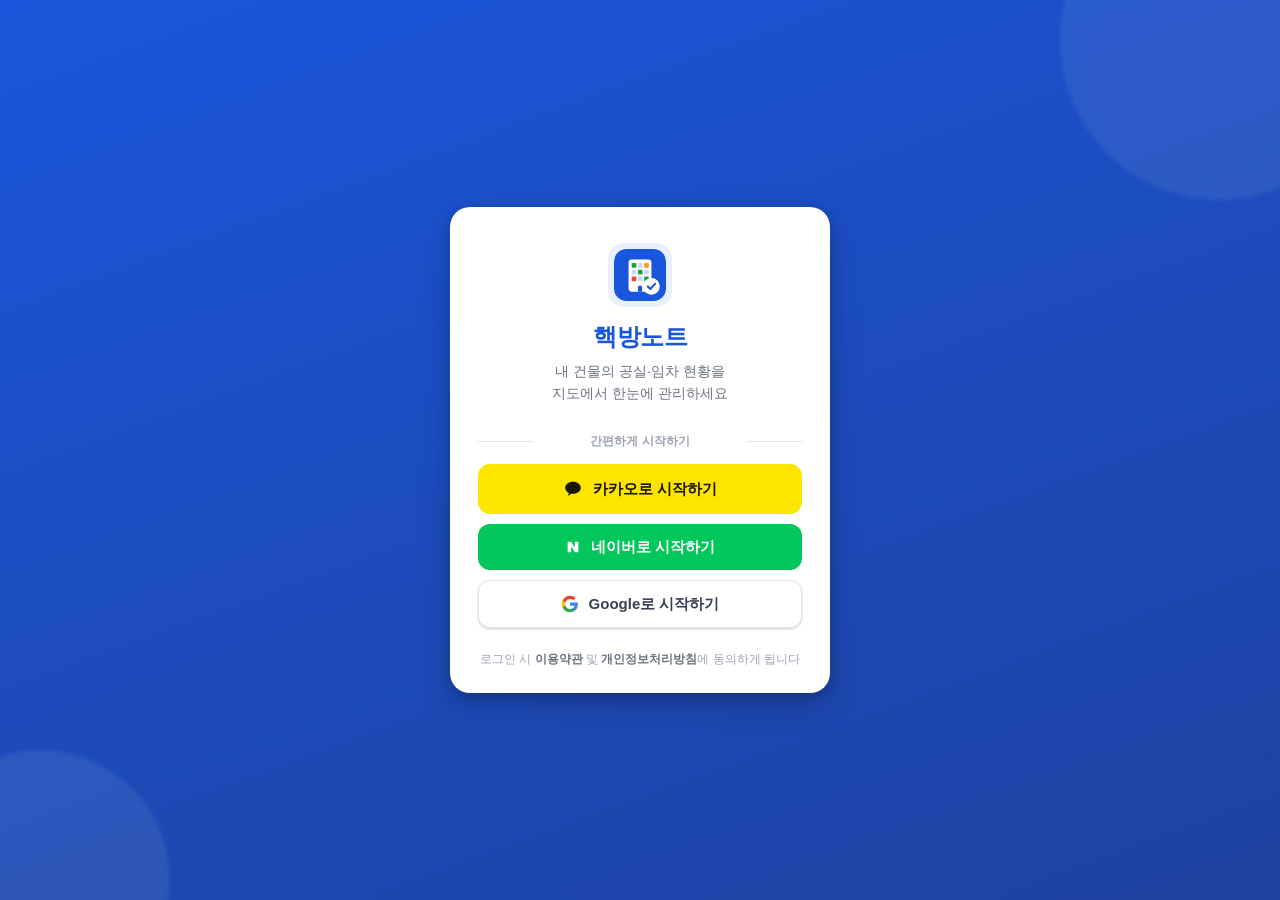
==== UpFit/src/main/resources/static/login.html @ 6a08aa6f "just do it!" ====
<!DOCTYPE html>
<html lang="ko">
<head>
    <meta charset="UTF-8">
    <meta name="viewport" content="width=device-width, initial-scale=1.0, maximum-scale=1.0, user-scalable=no">
    <meta name="theme-color" content="#1a56db">
    <link rel="manifest" href="manifest.json">
    <meta name="mobile-web-app-capable" content="yes">
    <meta name="apple-mobile-web-app-capable" content="yes">
    <meta name="apple-mobile-web-app-status-bar-style" content="default">
    <meta name="apple-mobile-web-app-title" content="핵방노트">
    <link rel="apple-touch-icon" href="icons/apple-touch-icon.png">
    <link rel="icon" type="image/png" sizes="32x32" href="icons/favicon-32.png">
    <title>로그인 — 핵방노트</title>
    <link rel="stylesheet" href="login.css">
</head>
<body>
<div class="login-page">
    <div class="login-card">
        <!-- 브랜드 -->
        <div class="brand">
            <div class="brand-logo"><svg class="brand-mark" width="52" height="52" viewBox="0 0 100 100" xmlns="http://www.w3.org/2000/svg" aria-hidden="true" style=""><rect width="100" height="100" rx="24" fill="#1a56db"/><rect x="28" y="20" width="44" height="62" rx="6" fill="#fff"/><rect x="34" y="27" width="9" height="9" rx="2" fill="#16a34a"/><rect x="46" y="27" width="9" height="9" rx="2" fill="#cdd9ef"/><rect x="58" y="27" width="9" height="9" rx="2" fill="#f59e0b"/><rect x="34" y="40" width="9" height="9" rx="2" fill="#cdd9ef"/><rect x="46" y="40" width="9" height="9" rx="2" fill="#16a34a"/><rect x="58" y="40" width="9" height="9" rx="2" fill="#cdd9ef"/><rect x="34" y="53" width="9" height="9" rx="2" fill="#ef4444"/><rect x="46" y="53" width="9" height="9" rx="2" fill="#cdd9ef"/><rect x="58" y="53" width="9" height="9" rx="2" fill="#16a34a"/><path d="M46 82 v-8 a4 4 0 0 1 8 0 v8 z" fill="#1a56db"/><circle cx="72" cy="72" r="16" fill="#fff"/><path d="M65 72 l5 5 l9 -10" fill="none" stroke="#1a56db" stroke-width="4" stroke-linecap="round" stroke-linejoin="round"/></svg></div>
            <div class="brand-name">핵방노트</div>
            <div class="brand-tagline">내 건물의 공실·임차 현황을<br>지도에서 한눈에 관리하세요</div>
        </div>

        <!-- 소셜 로그인 -->
        <div class="social-login">
            <div class="social-login-label">간편하게 시작하기</div>

            <button class="social-btn kakao" data-provider="kakao">
                <span class="social-icon">
                    <svg width="20" height="20" viewBox="0 0 24 24" aria-hidden="true">
                        <path fill="#191600" d="M12 3.2c-5.18 0-9.38 3.27-9.38 7.3 0 2.6 1.74 4.88 4.36 6.17-.19.68-.69 2.48-.79 2.86-.12.48.18.47.37.34.15-.1 2.4-1.63 3.38-2.29.67.1 1.36.15 2.06.15 5.18 0 9.38-3.27 9.38-7.3S17.18 3.2 12 3.2z"/>
                    </svg>
                </span>
                <span class="social-text">카카오로 시작하기</span>
            </button>

            <button class="social-btn naver" data-provider="naver">
                <span class="social-icon">
                    <svg width="16" height="16" viewBox="0 0 24 24" aria-hidden="true">
                        <path fill="#ffffff" d="M14.73 12.62 9.05 4H4v16h5.27v-8.62L14.95 20H20V4h-5.27z"/>
                    </svg>
                </span>
                <span class="social-text">네이버로 시작하기</span>
            </button>

            <button class="social-btn google" data-provider="google">
                <span class="social-icon">
                    <svg width="18" height="18" viewBox="0 0 48 48" aria-hidden="true">
                        <path fill="#4285F4" d="M45.12 24.5c0-1.56-.14-3.06-.4-4.5H24v8.51h11.84c-.51 2.75-2.06 5.08-4.39 6.64v5.52h7.11c4.16-3.83 6.56-9.47 6.56-16.17z"/>
                        <path fill="#34A853" d="M24 46c5.94 0 10.92-1.97 14.56-5.33l-7.11-5.52c-1.97 1.32-4.49 2.1-7.45 2.1-5.73 0-10.58-3.87-12.31-9.07H4.34v5.7C7.96 41.07 15.4 46 24 46z"/>
                        <path fill="#FBBC05" d="M11.69 28.18C11.25 26.86 11 25.45 11 24s.25-2.86.69-4.18v-5.7H4.34C2.85 17.09 2 20.45 2 24s.85 6.91 2.34 9.88l7.35-5.7z"/>
                        <path fill="#EA4335" d="M24 10.75c3.23 0 6.13 1.11 8.41 3.29l6.31-6.31C34.91 4.18 29.93 2 24 2 15.4 2 7.96 6.93 4.34 14.12l7.35 5.7c1.73-5.2 6.58-9.07 12.31-9.07z"/>
                    </svg>
                </span>
                <span class="social-text">Google로 시작하기</span>
            </button>
        </div>

        <div class="login-footer">
            로그인 시 <a href="#">이용약관</a> 및 <a href="#">개인정보처리방침</a>에 동의하게 됩니다
        </div>
    </div>
</div>

<!-- TOAST -->
<div id="toast"></div>

<!-- 캐시버스팅 버전 올림: 1.0.0 → 1.0.1 -->
<script src="config.js?v=1.0.1"></script>
<script src="login.js?v=1.0.1"></script>
</body>
</html>
---- UpFit/src/main/resources/static/login.css ----
/* ===== 핵방노트 로그인 — 메인 앱과 동일한 디자인 토큰 사용 ===== */
*, *::before, *::after { box-sizing: border-box; margin: 0; padding: 0; }

:root {
    --blue: #1a56db;
    --blue-light: #e8f0fe;
    --blue-mid: #3b82f6;
    --blue-dark: #1e429f;
    --gray-50: #f9fafb;
    --gray-100: #f3f4f6;
    --gray-200: #e5e7eb;
    --gray-300: #d1d5db;
    --gray-400: #9ca3af;
    --gray-500: #6b7280;
    --gray-600: #4b5563;
    --gray-700: #374151;
    --gray-800: #1f2937;
    --gray-900: #111827;
    --white: #ffffff;
    --kakao: #fee500;
    --kakao-text: #191600;
    --naver: #03c75a;
    --shadow-sm: 0 1px 3px rgba(0,0,0,0.12), 0 1px 2px rgba(0,0,0,0.08);
    --shadow-md: 0 4px 12px rgba(0,0,0,0.15), 0 2px 6px rgba(0,0,0,0.10);
    --shadow-lg: 0 10px 30px rgba(0,0,0,0.20), 0 4px 12px rgba(0,0,0,0.12);
    --radius-md: 12px;
    --radius-lg: 16px;
    --radius-xl: 20px;
    --font: -apple-system, BlinkMacSystemFont, 'Pretendard', 'Apple SD Gothic Neo', 'Noto Sans KR', sans-serif;
}

html, body { height: 100%; font-family: var(--font); }

/* 페이지 배경 — 브랜드 블루 그라데이션 */
.login-page {
    min-height: 100vh;
    min-height: 100dvh;
    display: flex;
    align-items: center;
    justify-content: center;
    padding: 24px;
    padding-top: max(24px, env(safe-area-inset-top));
    padding-bottom: max(24px, env(safe-area-inset-bottom));
    background: linear-gradient(160deg, var(--blue) 0%, var(--blue-dark) 100%);
    position: relative;
    overflow: hidden;
}

/* 은은한 배경 장식 (그리드 글로우) */
.login-page::before,
.login-page::after {
    content: '';
    position: absolute;
    border-radius: 50%;
    background: rgba(255,255,255,0.08);
    filter: blur(2px);
    pointer-events: none;
}
.login-page::before { width: 320px; height: 320px; top: -120px; right: -100px; }
.login-page::after  { width: 260px; height: 260px; bottom: -110px; left: -90px; }

/* 로그인 카드 */
.login-card {
    position: relative;
    z-index: 1;
    width: 100%;
    max-width: 380px;
    background: var(--white);
    border-radius: var(--radius-xl);
    box-shadow: var(--shadow-lg);
    padding: 36px 28px 24px;
    animation: cardIn 0.45s cubic-bezier(0.32, 0.72, 0, 1);
}
@keyframes cardIn {
    from { opacity: 0; transform: translateY(16px); }
    to   { opacity: 1; transform: translateY(0); }
}

/* 브랜드 영역 */
.brand { text-align: center; margin-bottom: 28px; }
.brand-logo {
    width: 64px; height: 64px; margin: 0 auto 14px;
    border-radius: var(--radius-lg);
    background: var(--blue-light);
    display: flex; align-items: center; justify-content: center;
    font-size: 34px;
}
.brand-name {
    font-size: 24px; font-weight: 700; color: var(--blue);
    letter-spacing: -0.5px;
}
.brand-tagline {
    font-size: 14px; color: var(--gray-500);
    margin-top: 8px; line-height: 1.55;
}

/* 소셜 로그인 */
.social-login { display: flex; flex-direction: column; gap: 10px; }
.social-login-label {
    font-size: 12px; font-weight: 600; color: var(--gray-400);
    text-align: center; margin-bottom: 4px;
    position: relative;
}
.social-login-label::before,
.social-login-label::after {
    content: ''; position: absolute; top: 50%;
    width: 56px; height: 1px; background: var(--gray-200);
}
.social-login-label::before { left: 0; }
.social-login-label::after  { right: 0; }

.social-btn {
    display: flex; align-items: center; justify-content: center; gap: 10px;
    width: 100%; padding: 14px 16px;
    border-radius: var(--radius-md); border: 1px solid transparent;
    font-size: 15px; font-weight: 700; cursor: pointer;
    font-family: var(--font);
    transition: transform 0.12s ease, box-shadow 0.15s ease, opacity 0.15s ease;
}
.social-btn:active { transform: scale(0.985); }
.social-icon { display: flex; align-items: center; justify-content: center; }
.social-text { line-height: 1; }

.social-btn.kakao {
    background: var(--kakao); color: var(--kakao-text);
}
.social-btn.naver {
    background: var(--naver); color: var(--white);
}
.social-btn.google {
    background: var(--white); color: var(--gray-700);
    border-color: var(--gray-200); box-shadow: var(--shadow-sm);
}
.social-btn.google:active { background: var(--gray-50); }

/* 푸터 */
.login-footer {
    margin-top: 22px; text-align: center;
    font-size: 12px; color: var(--gray-400); line-height: 1.6;
}
.login-footer a { color: var(--gray-500); text-decoration: none; font-weight: 600; }
.login-footer a:hover { text-decoration: underline; }

/* TOAST — 메인 앱과 동일 */
#toast {
    position: fixed; bottom: 40px; left: 50%;
    transform: translateX(-50%) translateY(20px);
    background: var(--gray-900); color: var(--white);
    padding: 11px 20px; border-radius: 20px;
    font-size: 13px; font-weight: 500;
    opacity: 0; transition: opacity 0.25s, transform 0.25s;
    z-index: 9999; max-width: calc(100% - 48px); text-align: center;
}
#toast.show { opacity: 1; transform: translateX(-50%) translateY(0); }

/* 접근성: 모션 최소화 */
@media (prefers-reduced-motion: reduce) {
    .login-card { animation: none; }
    .social-btn { transition: none; }
}
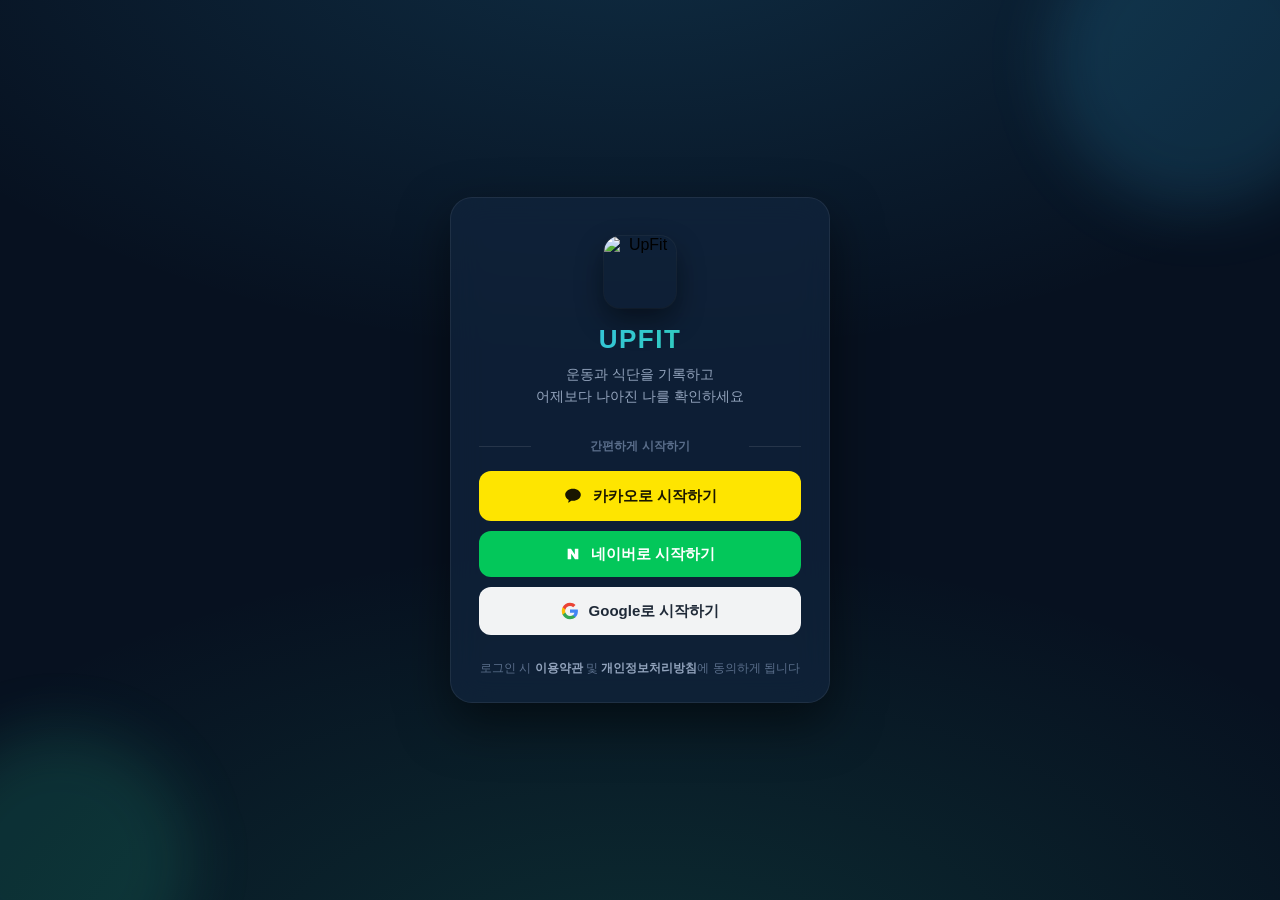
==== commit c0bd0e26: "프론트 구성" ====
--- a/UpFit/src/main/resources/static/login.html
+++ b/UpFit/src/main/resources/static/login.html
@@ -2,16 +2,16 @@
 <html lang="ko">
 <head>
     <meta charset="UTF-8">
-    <meta name="viewport" content="width=device-width, initial-scale=1.0, maximum-scale=1.0, user-scalable=no">
-    <meta name="theme-color" content="#1a56db">
+    <meta name="viewport" content="width=device-width, initial-scale=1.0, maximum-scale=1.0, user-scalable=no, viewport-fit=cover">
+    <meta name="theme-color" content="#071120">
     <link rel="manifest" href="manifest.json">
     <meta name="mobile-web-app-capable" content="yes">
     <meta name="apple-mobile-web-app-capable" content="yes">
-    <meta name="apple-mobile-web-app-status-bar-style" content="default">
-    <meta name="apple-mobile-web-app-title" content="핵방노트">
+    <meta name="apple-mobile-web-app-status-bar-style" content="black-translucent">
+    <meta name="apple-mobile-web-app-title" content="UpFit">
     <link rel="apple-touch-icon" href="icons/apple-touch-icon.png">
     <link rel="icon" type="image/png" sizes="32x32" href="icons/favicon-32.png">
-    <title>로그인 — 핵방노트</title>
+    <title>로그인 — UpFit</title>
     <link rel="stylesheet" href="login.css">
 </head>
 <body>
@@ -19,9 +19,9 @@
     <div class="login-card">
         <!-- 브랜드 -->
         <div class="brand">
-            <div class="brand-logo"><svg class="brand-mark" width="52" height="52" viewBox="0 0 100 100" xmlns="http://www.w3.org/2000/svg" aria-hidden="true" style=""><rect width="100" height="100" rx="24" fill="#1a56db"/><rect x="28" y="20" width="44" height="62" rx="6" fill="#fff"/><rect x="34" y="27" width="9" height="9" rx="2" fill="#16a34a"/><rect x="46" y="27" width="9" height="9" rx="2" fill="#cdd9ef"/><rect x="58" y="27" width="9" height="9" rx="2" fill="#f59e0b"/><rect x="34" y="40" width="9" height="9" rx="2" fill="#cdd9ef"/><rect x="46" y="40" width="9" height="9" rx="2" fill="#16a34a"/><rect x="58" y="40" width="9" height="9" rx="2" fill="#cdd9ef"/><rect x="34" y="53" width="9" height="9" rx="2" fill="#ef4444"/><rect x="46" y="53" width="9" height="9" rx="2" fill="#cdd9ef"/><rect x="58" y="53" width="9" height="9" rx="2" fill="#16a34a"/><path d="M46 82 v-8 a4 4 0 0 1 8 0 v8 z" fill="#1a56db"/><circle cx="72" cy="72" r="16" fill="#fff"/><path d="M65 72 l5 5 l9 -10" fill="none" stroke="#1a56db" stroke-width="4" stroke-linecap="round" stroke-linejoin="round"/></svg></div>
-            <div class="brand-name">핵방노트</div>
-            <div class="brand-tagline">내 건물의 공실·임차 현황을<br>지도에서 한눈에 관리하세요</div>
+            <img class="brand-logo" src="icons/upfit.png" alt="UpFit">
+            <div class="brand-name">UPFIT</div>
+            <div class="brand-tagline">운동과 식단을 기록하고<br>어제보다 나아진 나를 확인하세요</div>
         </div>
 
         <!-- 소셜 로그인 -->
@@ -65,11 +65,9 @@
     </div>
 </div>
 
-<!-- TOAST -->
 <div id="toast"></div>
 
-<!-- 캐시버스팅 버전 올림: 1.0.0 → 1.0.1 -->
 <script src="config.js?v=1.0.1"></script>
 <script src="login.js?v=1.0.1"></script>
 </body>
-</html>+</html>
--- a/UpFit/src/main/resources/static/login.css
+++ b/UpFit/src/main/resources/static/login.css
@@ -1,74 +1,60 @@
-/* ===== 핵방노트 로그인 — 메인 앱과 동일한 디자인 토큰 사용 ===== */
+/* ===== UpFit 로그인 — 메인 앱과 동일한 디자인 토큰 ===== */
 *, *::before, *::after { box-sizing: border-box; margin: 0; padding: 0; }
 
 :root {
-    --blue: #1a56db;
-    --blue-light: #e8f0fe;
-    --blue-mid: #3b82f6;
-    --blue-dark: #1e429f;
-    --gray-50: #f9fafb;
-    --gray-100: #f3f4f6;
-    --gray-200: #e5e7eb;
-    --gray-300: #d1d5db;
-    --gray-400: #9ca3af;
-    --gray-500: #6b7280;
-    --gray-600: #4b5563;
-    --gray-700: #374151;
-    --gray-800: #1f2937;
-    --gray-900: #111827;
+    --ink-950: #071120;
+    --ink-900: #0b1a2e;
+    --ink-800: #11253d;
+    --ink-700: #1a3352;
+    --blue: #38bdf8;
+    --green: #2dd4a0;
+    --grad: linear-gradient(120deg, #38bdf8 0%, #2dd4a0 100%);
+    --text: #e8f0fb;
+    --text-dim: #93a4bd;
+    --text-mute: #5b6f8c;
     --white: #ffffff;
     --kakao: #fee500;
     --kakao-text: #191600;
     --naver: #03c75a;
-    --shadow-sm: 0 1px 3px rgba(0,0,0,0.12), 0 1px 2px rgba(0,0,0,0.08);
-    --shadow-md: 0 4px 12px rgba(0,0,0,0.15), 0 2px 6px rgba(0,0,0,0.10);
-    --shadow-lg: 0 10px 30px rgba(0,0,0,0.20), 0 4px 12px rgba(0,0,0,0.12);
+    --shadow-lg: 0 20px 50px rgba(0,0,0,0.5);
     --radius-md: 12px;
     --radius-lg: 16px;
-    --radius-xl: 20px;
+    --radius-xl: 22px;
     --font: -apple-system, BlinkMacSystemFont, 'Pretendard', 'Apple SD Gothic Neo', 'Noto Sans KR', sans-serif;
 }
 
 html, body { height: 100%; font-family: var(--font); }
 
-/* 페이지 배경 — 브랜드 블루 그라데이션 */
 .login-page {
-    min-height: 100vh;
-    min-height: 100dvh;
-    display: flex;
-    align-items: center;
-    justify-content: center;
+    min-height: 100vh; min-height: 100dvh;
+    display: flex; align-items: center; justify-content: center;
     padding: 24px;
     padding-top: max(24px, env(safe-area-inset-top));
     padding-bottom: max(24px, env(safe-area-inset-bottom));
-    background: linear-gradient(160deg, var(--blue) 0%, var(--blue-dark) 100%);
-    position: relative;
-    overflow: hidden;
+    background:
+        radial-gradient(120% 90% at 50% -10%, rgba(56,189,248,0.16), transparent 55%),
+        radial-gradient(120% 90% at 50% 110%, rgba(45,212,160,0.14), transparent 55%),
+        var(--ink-950);
+    position: relative; overflow: hidden;
 }
 
-/* 은은한 배경 장식 (그리드 글로우) */
-.login-page::before,
-.login-page::after {
-    content: '';
-    position: absolute;
-    border-radius: 50%;
-    background: rgba(255,255,255,0.08);
-    filter: blur(2px);
-    pointer-events: none;
+.login-page::before, .login-page::after {
+    content: ''; position: absolute; border-radius: 50%;
+    filter: blur(30px); pointer-events: none;
 }
-.login-page::before { width: 320px; height: 320px; top: -120px; right: -100px; }
-.login-page::after  { width: 260px; height: 260px; bottom: -110px; left: -90px; }
+.login-page::before { width: 300px; height: 300px; top: -90px; right: -70px; background: rgba(56,189,248,0.14); }
+.login-page::after  { width: 260px; height: 260px; bottom: -90px; left: -70px; background: rgba(45,212,160,0.14); }
 
 /* 로그인 카드 */
 .login-card {
-    position: relative;
-    z-index: 1;
-    width: 100%;
-    max-width: 380px;
-    background: var(--white);
+    position: relative; z-index: 1;
+    width: 100%; max-width: 380px;
+    background: rgba(17,37,61,0.72);
+    border: 1px solid rgba(255,255,255,0.07);
     border-radius: var(--radius-xl);
     box-shadow: var(--shadow-lg);
-    padding: 36px 28px 24px;
+    backdrop-filter: blur(16px);
+    padding: 38px 28px 24px;
     animation: cardIn 0.45s cubic-bezier(0.32, 0.72, 0, 1);
 }
 @keyframes cardIn {
@@ -76,35 +62,33 @@
     to   { opacity: 1; transform: translateY(0); }
 }
 
-/* 브랜드 영역 */
-.brand { text-align: center; margin-bottom: 28px; }
+/* 브랜드 */
+.brand { text-align: center; margin-bottom: 30px; }
 .brand-logo {
-    width: 64px; height: 64px; margin: 0 auto 14px;
+    width: 72px; height: 72px; margin: 0 auto 16px;
     border-radius: var(--radius-lg);
-    background: var(--blue-light);
-    display: flex; align-items: center; justify-content: center;
-    font-size: 34px;
+    display: block; object-fit: cover;
+    box-shadow: 0 12px 28px rgba(0,0,0,0.45), 0 0 0 1px rgba(255,255,255,0.05);
 }
 .brand-name {
-    font-size: 24px; font-weight: 700; color: var(--blue);
-    letter-spacing: -0.5px;
+    font-size: 26px; font-weight: 800; letter-spacing: 1.5px;
+    background: var(--grad);
+    -webkit-background-clip: text; background-clip: text; color: transparent;
 }
 .brand-tagline {
-    font-size: 14px; color: var(--gray-500);
-    margin-top: 8px; line-height: 1.55;
+    font-size: 14px; color: var(--text-dim);
+    margin-top: 9px; line-height: 1.55;
 }
 
 /* 소셜 로그인 */
 .social-login { display: flex; flex-direction: column; gap: 10px; }
 .social-login-label {
-    font-size: 12px; font-weight: 600; color: var(--gray-400);
-    text-align: center; margin-bottom: 4px;
-    position: relative;
+    font-size: 12px; font-weight: 600; color: var(--text-mute);
+    text-align: center; margin-bottom: 6px; position: relative;
 }
-.social-login-label::before,
-.social-login-label::after {
+.social-login-label::before, .social-login-label::after {
     content: ''; position: absolute; top: 50%;
-    width: 56px; height: 1px; background: var(--gray-200);
+    width: 52px; height: 1px; background: rgba(255,255,255,0.1);
 }
 .social-login-label::before { left: 0; }
 .social-login-label::after  { right: 0; }
@@ -121,31 +105,28 @@
 .social-icon { display: flex; align-items: center; justify-content: center; }
 .social-text { line-height: 1; }
 
-.social-btn.kakao {
-    background: var(--kakao); color: var(--kakao-text);
+.social-btn.kakao { background: var(--kakao); color: var(--kakao-text); }
+.social-btn.naver { background: var(--naver); color: var(--white); }
+.social-btn.google {
+    background: rgba(255,255,255,0.95); color: #1f2937;
+    border-color: rgba(255,255,255,0.15);
 }
-.social-btn.naver {
-    background: var(--naver); color: var(--white);
-}
-.social-btn.google {
-    background: var(--white); color: var(--gray-700);
-    border-color: var(--gray-200); box-shadow: var(--shadow-sm);
-}
-.social-btn.google:active { background: var(--gray-50); }
+.social-btn.google:active { background: rgba(255,255,255,0.85); }
 
 /* 푸터 */
 .login-footer {
-    margin-top: 22px; text-align: center;
-    font-size: 12px; color: var(--gray-400); line-height: 1.6;
+    margin-top: 24px; text-align: center;
+    font-size: 12px; color: var(--text-mute); line-height: 1.6;
 }
-.login-footer a { color: var(--gray-500); text-decoration: none; font-weight: 600; }
+.login-footer a { color: var(--text-dim); text-decoration: none; font-weight: 600; }
 .login-footer a:hover { text-decoration: underline; }
 
-/* TOAST — 메인 앱과 동일 */
+/* TOAST */
 #toast {
     position: fixed; bottom: 40px; left: 50%;
     transform: translateX(-50%) translateY(20px);
-    background: var(--gray-900); color: var(--white);
+    background: #0d1e34; color: var(--text);
+    border: 1px solid rgba(255,255,255,0.1);
     padding: 11px 20px; border-radius: 20px;
     font-size: 13px; font-weight: 500;
     opacity: 0; transition: opacity 0.25s, transform 0.25s;
@@ -153,8 +134,7 @@
 }
 #toast.show { opacity: 1; transform: translateX(-50%) translateY(0); }
 
-/* 접근성: 모션 최소화 */
 @media (prefers-reduced-motion: reduce) {
     .login-card { animation: none; }
     .social-btn { transition: none; }
-}+}
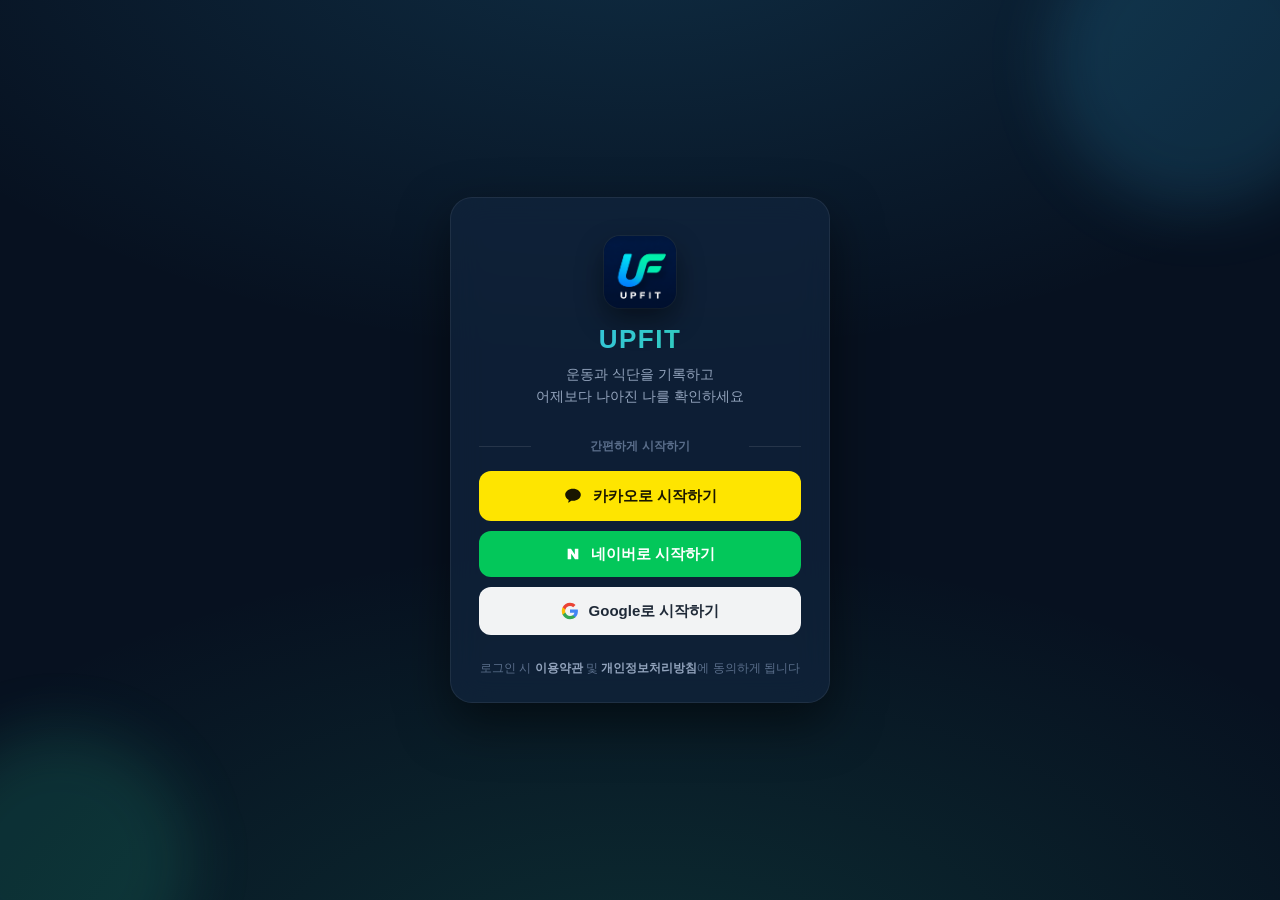
==== commit 0f2b9e6c: "하단 검은 띠 제거" ====
--- a/UpFit/src/main/resources/static/login.html
+++ b/UpFit/src/main/resources/static/login.html
@@ -12,7 +12,7 @@
     <link rel="apple-touch-icon" href="icons/apple-touch-icon.png">
     <link rel="icon" type="image/png" sizes="32x32" href="icons/favicon-32.png">
     <title>로그인 — UpFit</title>
-    <link rel="stylesheet" href="login.css">
+    <link rel="stylesheet" href="login.css?v=1.0.2">
 </head>
 <body>
 <div class="login-page">
--- a/UpFit/src/main/resources/static/login.css
+++ b/UpFit/src/main/resources/static/login.css
@@ -23,18 +23,27 @@
     --font: -apple-system, BlinkMacSystemFont, 'Pretendard', 'Apple SD Gothic Neo', 'Noto Sans KR', sans-serif;
 }
 
-html, body { height: 100%; font-family: var(--font); }
+/* Daylog 방식: 배경을 고정된 풀스크린(html+body)에 직접 → 세이프에어리어까지 채워 하단 띠 제거 */
+html, body {
+    height: 100%;
+    font-family: var(--font);
+    position: fixed; inset: 0; width: 100%;
+    overflow: hidden;
+    overscroll-behavior: none;
+    touch-action: none;
+    background:
+        radial-gradient(120% 90% at 50% -10%, rgba(56,189,248,0.16), transparent 55%),
+        radial-gradient(120% 90% at 50% 110%, rgba(45,212,160,0.14), transparent 55%),
+        var(--ink-950);
+}
 
 .login-page {
-    min-height: 100vh; min-height: 100dvh;
+    height: 100%;
     display: flex; align-items: center; justify-content: center;
     padding: 24px;
     padding-top: max(24px, env(safe-area-inset-top));
     padding-bottom: max(24px, env(safe-area-inset-bottom));
-    background:
-        radial-gradient(120% 90% at 50% -10%, rgba(56,189,248,0.16), transparent 55%),
-        radial-gradient(120% 90% at 50% 110%, rgba(45,212,160,0.14), transparent 55%),
-        var(--ink-950);
+    background: transparent;
     position: relative; overflow: hidden;
 }
 
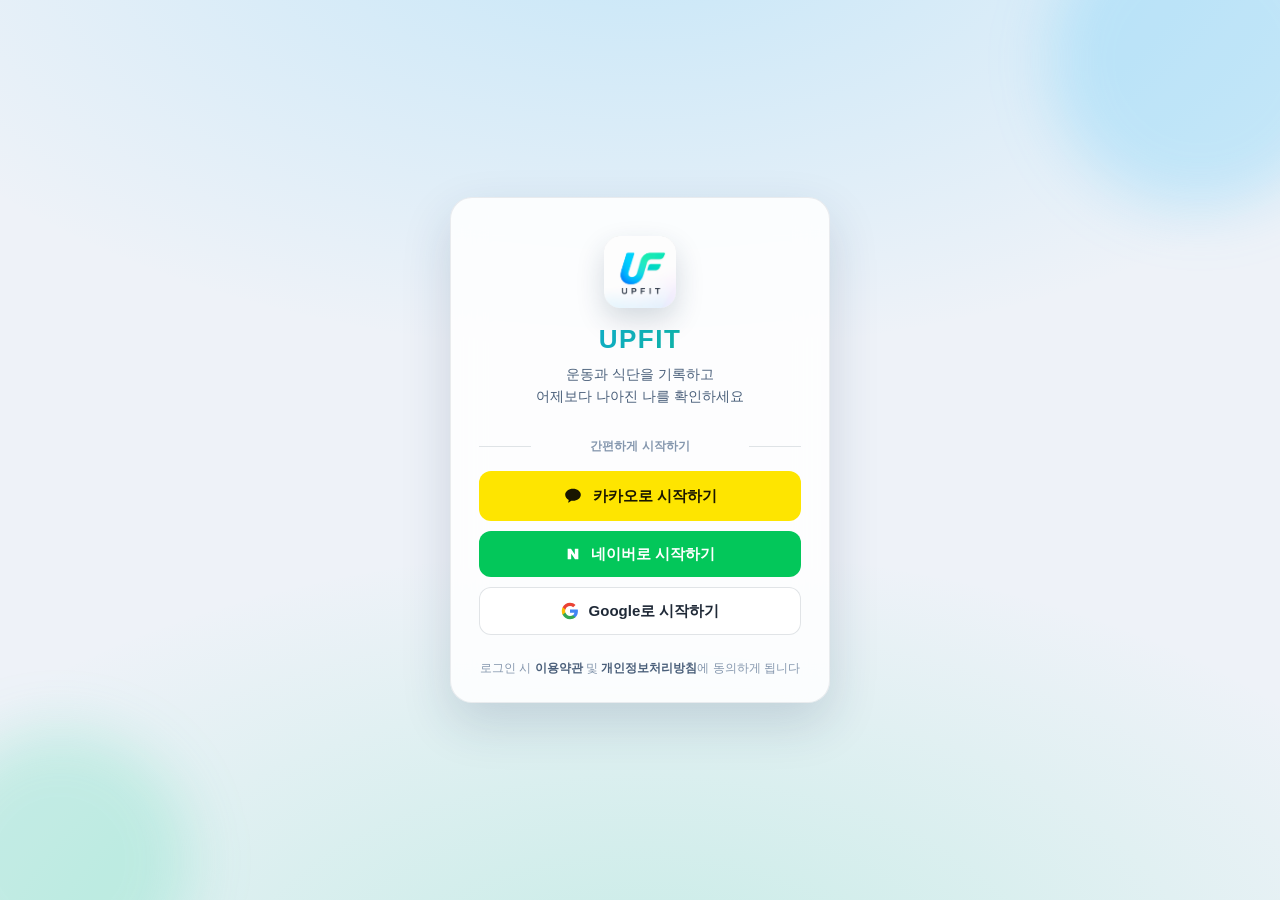
==== commit 63a2a98a: "프론트엔드 구조 개편" ====
--- a/UpFit/src/main/resources/static/login.html
+++ b/UpFit/src/main/resources/static/login.html
@@ -3,7 +3,7 @@
 <head>
     <meta charset="UTF-8">
     <meta name="viewport" content="width=device-width, initial-scale=1.0, maximum-scale=1.0, user-scalable=no, viewport-fit=cover">
-    <meta name="theme-color" content="#071120">
+    <meta name="theme-color" content="#eef2f8">
     <link rel="manifest" href="manifest.json">
     <meta name="mobile-web-app-capable" content="yes">
     <meta name="apple-mobile-web-app-capable" content="yes">
@@ -12,14 +12,22 @@
     <link rel="apple-touch-icon" href="icons/apple-touch-icon.png">
     <link rel="icon" type="image/png" sizes="32x32" href="icons/favicon-32.png">
     <title>로그인 — UpFit</title>
-    <link rel="stylesheet" href="login.css?v=1.0.2">
+
+    <!-- [B] edit by smsong : 공통 테마/인증 모듈 (로그인 페이지는 게이트 없이 유틸만 사용) -->
+    <script src="theme.js?v=1.0.3"></script>
+    <script src="auth.js?v=1.0.3"></script>
+    <!-- [E] edit by smsong -->
+
+    <link rel="stylesheet" href="login.css?v=1.0.3">
 </head>
 <body>
 <div class="login-page">
     <div class="login-card">
         <!-- 브랜드 -->
         <div class="brand">
-            <img class="brand-logo" src="icons/upfit.png" alt="UpFit">
+            <!-- [B] edit by smsong : 테마별 로고 자동 교체 -->
+            <img class="brand-logo" src="icons/upfit-light.png" data-theme-logo alt="UpFit">
+            <!-- [E] edit by smsong -->
             <div class="brand-name">UPFIT</div>
             <div class="brand-tagline">운동과 식단을 기록하고<br>어제보다 나아진 나를 확인하세요</div>
         </div>
@@ -68,6 +76,6 @@
 <div id="toast"></div>
 
 <script src="config.js?v=1.0.1"></script>
-<script src="login.js?v=1.0.1"></script>
+<script src="login.js?v=1.0.3"></script>
 </body>
 </html>
--- a/UpFit/src/main/resources/static/login.css
+++ b/UpFit/src/main/resources/static/login.css
@@ -1,26 +1,77 @@
-/* ===== UpFit 로그인 — 메인 앱과 동일한 디자인 토큰 ===== */
+/* ===== UpFit 로그인 — 메인 앱과 동일한 디자인 토큰 =====
+   [B] edit by smsong : :root = 라이트(기본), :root[data-theme="dark"] = 다크
+                        테마는 theme.js 가 <html data-theme="..."> 로 지정
+   [E] edit by smsong
+*/
 *, *::before, *::after { box-sizing: border-box; margin: 0; padding: 0; }
 
+/* ================= 라이트 (기본) ================= */
 :root {
+    color-scheme: light;
+
+    --ink-950: #eef2f8;
+    --ink-900: #ffffff;
+    --ink-800: #ffffff;
+    --ink-700: #d7e0ec;
+    --accent: #0284c7;
+    --accent-2: #0d9488;
+    --grad: linear-gradient(120deg, #0ea5e9 0%, #10b981 100%);
+    --text: #0e2138;
+    --text-dim: #4a5f7a;
+    --text-mute: #8496ad;
+    --white: #ffffff;
+    --kakao: #fee500;
+    --kakao-text: #191600;
+    --naver: #03c75a;
+    --shadow-lg: 0 20px 50px rgba(23,49,84,0.16);
+    --radius-md: 12px;
+    --radius-lg: 16px;
+    --radius-xl: 22px;
+    --font: -apple-system, BlinkMacSystemFont, 'Pretendard', 'Apple SD Gothic Neo', 'Noto Sans KR', sans-serif;
+
+    /* 페이지 배경 (라이트) */
+    --page-bg:
+        radial-gradient(120% 90% at 50% -10%, rgba(56,189,248,0.22), transparent 55%),
+        radial-gradient(120% 90% at 50% 110%, rgba(45,212,160,0.20), transparent 55%),
+        #eef2f8;
+    --glow-1: rgba(56,189,248,0.22);
+    --glow-2: rgba(45,212,160,0.20);
+    --card-bg: rgba(255,255,255,0.86);
+    --card-line: rgba(14,33,56,0.08);
+    --divider: rgba(14,33,56,0.12);
+    --logo-shadow: 0 12px 28px rgba(23,49,84,0.18);
+    --toast-bg: #ffffff;
+    --toast-line: rgba(14,33,56,0.10);
+}
+
+/* ================= 다크 ================= */
+:root[data-theme="dark"] {
+    color-scheme: dark;
+
     --ink-950: #071120;
     --ink-900: #0b1a2e;
     --ink-800: #11253d;
     --ink-700: #1a3352;
-    --blue: #38bdf8;
-    --green: #2dd4a0;
+    --accent: #38bdf8;
+    --accent-2: #2dd4a0;
     --grad: linear-gradient(120deg, #38bdf8 0%, #2dd4a0 100%);
     --text: #e8f0fb;
     --text-dim: #93a4bd;
     --text-mute: #5b6f8c;
-    --white: #ffffff;
-    --kakao: #fee500;
-    --kakao-text: #191600;
-    --naver: #03c75a;
     --shadow-lg: 0 20px 50px rgba(0,0,0,0.5);
-    --radius-md: 12px;
-    --radius-lg: 16px;
-    --radius-xl: 22px;
-    --font: -apple-system, BlinkMacSystemFont, 'Pretendard', 'Apple SD Gothic Neo', 'Noto Sans KR', sans-serif;
+
+    --page-bg:
+        radial-gradient(120% 90% at 50% -10%, rgba(56,189,248,0.16), transparent 55%),
+        radial-gradient(120% 90% at 50% 110%, rgba(45,212,160,0.14), transparent 55%),
+        #071120;
+    --glow-1: rgba(56,189,248,0.14);
+    --glow-2: rgba(45,212,160,0.14);
+    --card-bg: rgba(17,37,61,0.72);
+    --card-line: rgba(255,255,255,0.07);
+    --divider: rgba(255,255,255,0.10);
+    --logo-shadow: 0 12px 28px rgba(0,0,0,0.45), 0 0 0 1px rgba(255,255,255,0.05);
+    --toast-bg: #0d1e34;
+    --toast-line: rgba(255,255,255,0.10);
 }
 
 /* Daylog 방식: 배경을 고정된 풀스크린(html+body)에 직접 → 세이프에어리어까지 채워 하단 띠 제거 */
@@ -31,10 +82,8 @@
     overflow: hidden;
     overscroll-behavior: none;
     touch-action: none;
-    background:
-        radial-gradient(120% 90% at 50% -10%, rgba(56,189,248,0.16), transparent 55%),
-        radial-gradient(120% 90% at 50% 110%, rgba(45,212,160,0.14), transparent 55%),
-        var(--ink-950);
+    background: var(--page-bg);
+    transition: background-color 0.25s;
 }
 
 .login-page {
@@ -51,15 +100,15 @@
     content: ''; position: absolute; border-radius: 50%;
     filter: blur(30px); pointer-events: none;
 }
-.login-page::before { width: 300px; height: 300px; top: -90px; right: -70px; background: rgba(56,189,248,0.14); }
-.login-page::after  { width: 260px; height: 260px; bottom: -90px; left: -70px; background: rgba(45,212,160,0.14); }
+.login-page::before { width: 300px; height: 300px; top: -90px; right: -70px; background: var(--glow-1); }
+.login-page::after  { width: 260px; height: 260px; bottom: -90px; left: -70px; background: var(--glow-2); }
 
 /* 로그인 카드 */
 .login-card {
     position: relative; z-index: 1;
     width: 100%; max-width: 380px;
-    background: rgba(17,37,61,0.72);
-    border: 1px solid rgba(255,255,255,0.07);
+    background: var(--card-bg);
+    border: 1px solid var(--card-line);
     border-radius: var(--radius-xl);
     box-shadow: var(--shadow-lg);
     backdrop-filter: blur(16px);
@@ -77,7 +126,7 @@
     width: 72px; height: 72px; margin: 0 auto 16px;
     border-radius: var(--radius-lg);
     display: block; object-fit: cover;
-    box-shadow: 0 12px 28px rgba(0,0,0,0.45), 0 0 0 1px rgba(255,255,255,0.05);
+    box-shadow: var(--logo-shadow);
 }
 .brand-name {
     font-size: 26px; font-weight: 800; letter-spacing: 1.5px;
@@ -97,7 +146,7 @@
 }
 .social-login-label::before, .social-login-label::after {
     content: ''; position: absolute; top: 50%;
-    width: 52px; height: 1px; background: rgba(255,255,255,0.1);
+    width: 52px; height: 1px; background: var(--divider);
 }
 .social-login-label::before { left: 0; }
 .social-login-label::after  { right: 0; }
@@ -117,10 +166,15 @@
 .social-btn.kakao { background: var(--kakao); color: var(--kakao-text); }
 .social-btn.naver { background: var(--naver); color: var(--white); }
 .social-btn.google {
-    background: rgba(255,255,255,0.95); color: #1f2937;
+    background: #ffffff; color: #1f2937;
+    border-color: rgba(14,33,56,0.12);
+}
+.social-btn.google:active { background: #f1f5f9; }
+:root[data-theme="dark"] .social-btn.google {
+    background: rgba(255,255,255,0.95);
     border-color: rgba(255,255,255,0.15);
 }
-.social-btn.google:active { background: rgba(255,255,255,0.85); }
+:root[data-theme="dark"] .social-btn.google:active { background: rgba(255,255,255,0.85); }
 
 /* 푸터 */
 .login-footer {
@@ -134,10 +188,11 @@
 #toast {
     position: fixed; bottom: 40px; left: 50%;
     transform: translateX(-50%) translateY(20px);
-    background: #0d1e34; color: var(--text);
-    border: 1px solid rgba(255,255,255,0.1);
+    background: var(--toast-bg); color: var(--text);
+    border: 1px solid var(--toast-line);
     padding: 11px 20px; border-radius: 20px;
     font-size: 13px; font-weight: 500;
+    box-shadow: var(--shadow-lg);
     opacity: 0; transition: opacity 0.25s, transform 0.25s;
     z-index: 9999; max-width: calc(100% - 48px); text-align: center;
 }
